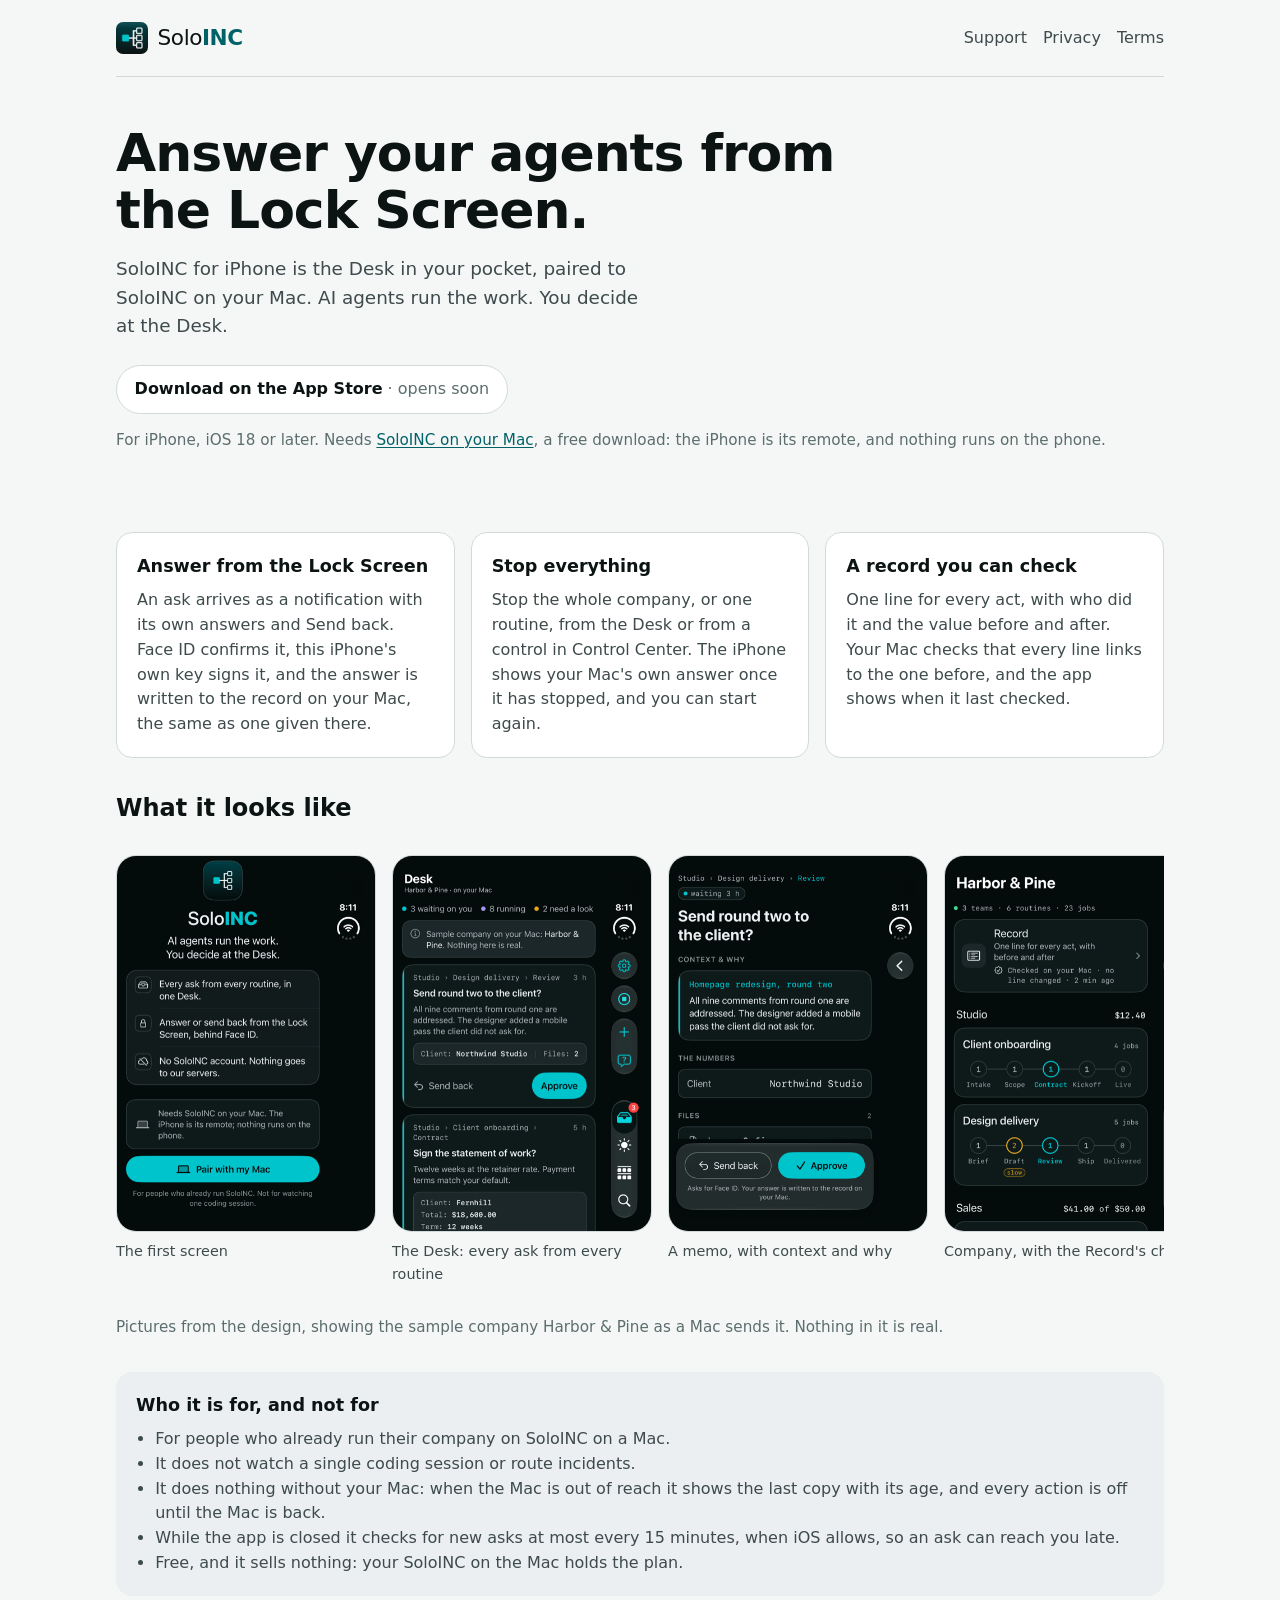
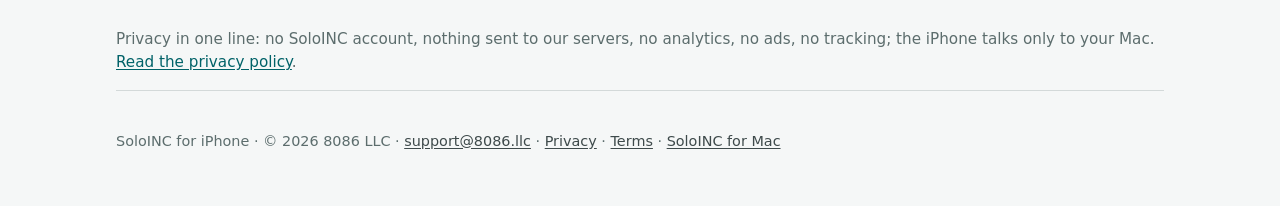
==== index.html @ aca0eb96 "SoloINC for iPhone: landing, privacy, support and terms pages Co-Authored-By: Claude Opus 5.5 <norep" ====
<!DOCTYPE html>
<html lang="en">
<head>
<meta charset="utf-8">
<meta name="viewport" content="width=device-width, initial-scale=1">
<meta name="color-scheme" content="dark light">
<title>SoloINC for iPhone: answer your AI agents from the Lock Screen</title>
<meta name="description" content="Your company's SoloINC Desk on your iPhone, paired to SoloINC on your Mac. Answer or send back what your AI agents ask from the Lock Screen, behind Face ID. No account, no analytics, no ads.">
<meta name="robots" content="noindex">
<link rel="canonical" href="https://soloinc-projects.github.io/soloinc-iphone/">
<link rel="icon" href="img/favicon.svg" type="image/svg+xml">
<link rel="apple-touch-icon" href="img/apple-touch-icon.png">
<meta property="og:title" content="SoloINC for iPhone: answer your AI agents from the Lock Screen">
<meta property="og:description" content="Your company's SoloINC Desk on your iPhone, paired to SoloINC on your Mac. Answer or send back what your AI agents ask from the Lock Screen, behind Face ID. No account, no analytics, no ads.">
<meta property="og:image" content="https://soloinc-projects.github.io/soloinc-iphone/img/og-image.png">
<link rel="stylesheet" href="site.css">
<script type="application/ld+json">
{"@context":"https://schema.org","@type":"SoftwareApplication","name":"SoloINC","applicationCategory":"BusinessApplication",
"operatingSystem":"iOS 18.0 or later","description":"Your company's SoloINC Desk on your iPhone, paired to SoloINC on your Mac: answer or send back what your AI agents ask from the Lock Screen.",
"offers":{"@type":"Offer","price":"0","priceCurrency":"USD","description":"Free; sells nothing. Needs SoloINC on a Mac."},
"publisher":{"@type":"Organization","name":"8086 LLC","email":"support@8086.llc"}}
</script>
</head>
<body>
<a class="skip" href="#main">Skip to the page</a>
<div class="wrap">
<header class="top">
  <a class="home" href="/soloinc-iphone/" aria-label="SoloINC for iPhone home"><img src="img/apple-touch-icon.png" width="32" height="32" alt="" style="border-radius:7px"><span class="word"><span class="a">Solo</span><span class="b">INC</span></span></a>
  <nav class="top" aria-label="Site"><a href="/soloinc-iphone/support/">Support</a><a href="/soloinc-iphone/privacy/">Privacy</a><a href="/soloinc-iphone/terms/">Terms</a></nav>
</header>
<main id="main">
<section class="hero">
  <h1>Answer your agents from the Lock Screen.</h1>
  <p class="lede">SoloINC for iPhone is the Desk in your pocket, paired to SoloINC on your Mac. AI agents run the work. You decide at the Desk.</p>
  <ul class="cta" aria-label="Where to get it">
    <li><b>Download on the App Store</b> <span>· opens soon</span></li>
  </ul>
  <p class="note">For iPhone, iOS 18 or later. Needs <a href="https://soloinc-projects.github.io/soloinc/">SoloINC on your Mac</a>, a free download: the iPhone is its remote, and nothing runs on the phone.</p>
</section>

<div class="proof">
  <section><h2>Answer from the Lock Screen</h2><p>An ask arrives as a notification with its own answers and Send back. Face ID confirms it, this iPhone's own key signs it, and the answer is written to the record on your Mac, the same as one given there.</p></section>
  <section><h2>Stop everything</h2><p>Stop the whole company, or one routine, from the Desk or from a control in Control Center. The iPhone shows your Mac's own answer once it has stopped, and you can start again.</p></section>
  <section><h2>A record you can check</h2><p>One line for every act, with who did it and the value before and after. Your Mac checks that every line links to the one before, and the app shows when it last checked.</p></section>
</div>

<h2>What it looks like</h2>
<ul class="shots" aria-label="Screens, from the design">
  <li><img src="img/welcome.png" width="460" height="669" alt="SoloINC's first screen: AI agents run the work, you decide at the Desk, and one button, Pair with my Mac." loading="lazy"><p>The first screen</p></li>
  <li><img src="img/desk.png" width="460" height="669" alt="The Desk of the sample company Harbor &amp; Pine on the Mac: three asks waiting, each with its numbers, Send back and its own answer." loading="lazy"><p>The Desk: every ask from every routine</p></li>
  <li><img src="img/memo.png" width="460" height="669" alt="A memo, Send round two to the client?, with Context &amp; why, the client, two files, and Send back or Approve." loading="lazy"><p>A memo, with context and why</p></li>
  <li><img src="img/company.png" width="460" height="669" alt="Company: three teams, six routines and 23 jobs, and the Record row: checked on your Mac, no line changed." loading="lazy"><p>Company, with the Record's check</p></li>
  <li><img src="img/stop.png" width="460" height="669" alt="What should stop? Stop everything in Harbor &amp; Pine, or stop one routine." loading="lazy"><p>Stop everything, or one routine</p></li>
</ul>
<p class="note">Pictures from the design, showing the sample company Harbor &amp; Pine as a Mac sends it. Nothing in it is real.</p>

<section class="not" aria-labelledby="not-h">
  <h2 id="not-h">Who it is for, and not for</h2>
  <ul>
    <li>For people who already run their company on SoloINC on a Mac.</li>
    <li>It does not watch a single coding session or route incidents.</li>
    <li>It does nothing without your Mac: when the Mac is out of reach it shows the last copy with its age, and every action is off until the Mac is back.</li>
    <li>While the app is closed it checks for new asks at most every 15 minutes, when iOS allows, so an ask can reach you late.</li>
    <li>Free, and it sells nothing: your SoloINC on the Mac holds the plan.</li>
  </ul>
</section>
<p class="note">Privacy in one line: no SoloINC account, nothing sent to our servers, no analytics, no ads, no tracking; the iPhone talks only to your Mac. <a href="privacy/">Read the privacy policy</a>.</p>
</main>
<footer>
  <p>SoloINC for iPhone · © 2026 8086 LLC · <a href="mailto:support@8086.llc">support@8086.llc</a> · <a href="/soloinc-iphone/privacy/">Privacy</a> · <a href="/soloinc-iphone/terms/">Terms</a> · <a href="https://soloinc-projects.github.io/soloinc/">SoloINC for Mac</a></p>
</footer>
</div>
</body>
</html>
---- site.css ----
/* SoloINC site, from tokens.json (theme.dark / theme.light). System type for text; no web fonts, no trackers. */
:root{color-scheme:dark light;
--bg:#0c1313;--surface:#162020;--raised:#212b2c;--line:#3e4a4b;--text:#ebeff2;--text2:#abb2b8;--muted:#889494;
--accent:#00c3cb;--on-accent:#0c1313;
--ui:system-ui,-apple-system,"Segoe UI",Roboto,sans-serif;--mono:ui-monospace,"SF Mono",Menlo,Consolas,monospace}
@media (prefers-color-scheme:light){:root{--bg:#f5f7f7;--surface:#ffffff;--raised:#ebeff2;--line:#d3d9d9;--text:#0c1313;
--text2:#3e4a4b;--muted:#5c6d6d;--accent:#006268;--on-accent:#ffffff}}
*{box-sizing:border-box}
html{-webkit-text-size-adjust:100%}
body{margin:0;background:var(--bg);color:var(--text);font:1rem/1.55 var(--ui)}
a{color:var(--accent);text-underline-offset:.15em}
a:focus-visible,button:focus-visible{outline:3px solid var(--accent);outline-offset:3px;border-radius:4px}
.wrap{max-width:68rem;margin:0 auto;padding:0 1.25rem}
.skip{position:absolute;left:-999px}.skip:focus{left:1rem;top:1rem;background:var(--surface);padding:.5rem 1rem;z-index:9}
header.top{display:flex;align-items:center;gap:.75rem;padding:1rem 0;border-bottom:1px solid var(--line)}
header.top a.home{display:flex;align-items:center;gap:.6rem;text-decoration:none;color:var(--text)}
.word{font-size:1.35rem;letter-spacing:-.02em}.word .a{font-weight:500}.word .b{font-weight:800;color:var(--accent)}
nav.top{margin-left:auto;display:flex;gap:1rem;flex-wrap:wrap}nav.top a{color:var(--text2);text-decoration:none;padding:.6rem 0}
nav.top a:hover{color:var(--text)}
.hero{padding:3rem 0 2rem}
.hero h1{font-size:clamp(2rem,6vw,3.25rem);line-height:1.1;letter-spacing:-.02em;margin:0 0 1rem;max-width:20ch}
.lede{font-size:1.15rem;color:var(--text2);max-width:46ch;margin:0 0 1.5rem}
.cta{display:flex;flex-wrap:wrap;gap:.75rem;margin:0 0 .75rem;padding:0;list-style:none}
.cta li{border:1px solid var(--line);border-radius:999px;padding:.7rem 1.1rem;min-height:44px;background:var(--surface)}
.cta li b{font-weight:600}.cta li span{color:var(--muted)}
.note{color:var(--muted);font-size:.95rem}
.proof{display:grid;gap:1rem;grid-template-columns:repeat(auto-fit,minmax(16rem,1fr));margin:2rem 0}
.proof section{background:var(--surface);border:1px solid var(--line);border-radius:16px;padding:1.25rem}
.proof h2{font-size:1.1rem;margin:0 0 .5rem}.proof p{margin:0;color:var(--text2)}
.shots{display:flex;gap:1rem;overflow-x:auto;padding:.5rem 0 1rem;margin:0;list-style:none}
.shots li{flex:0 0 auto;width:min(78vw,260px)}.shots img{width:100%;height:auto;border-radius:20px;border:1px solid var(--line);display:block}
.shots p{font-size:.9rem;color:var(--text2);margin:.5rem 0 0}
.not{background:var(--raised);border-radius:16px;padding:1.25rem;margin:2rem 0}
.not h2{font-size:1.1rem;margin:0 0 .5rem}.not ul{margin:0;padding-left:1.2rem;color:var(--text2)}
.doc{max-width:46rem;padding:2rem 0 3rem}.doc h1{font-size:2rem;margin:0 0 .5rem}.doc h2{font-size:1.2rem;margin:2rem 0 .5rem}
.doc p,.doc li{color:var(--text2)}.doc dt{font-weight:600;margin-top:1.25rem}.doc dd{margin:.25rem 0 0;color:var(--text2)}
footer{border-top:1px solid var(--line);padding:1.5rem 0 2.5rem;color:var(--muted);font-size:.9rem}
footer a{color:var(--text2)}
@media (prefers-reduced-motion:reduce){*{scroll-behavior:auto!important;transition:none!important;animation:none!important}}
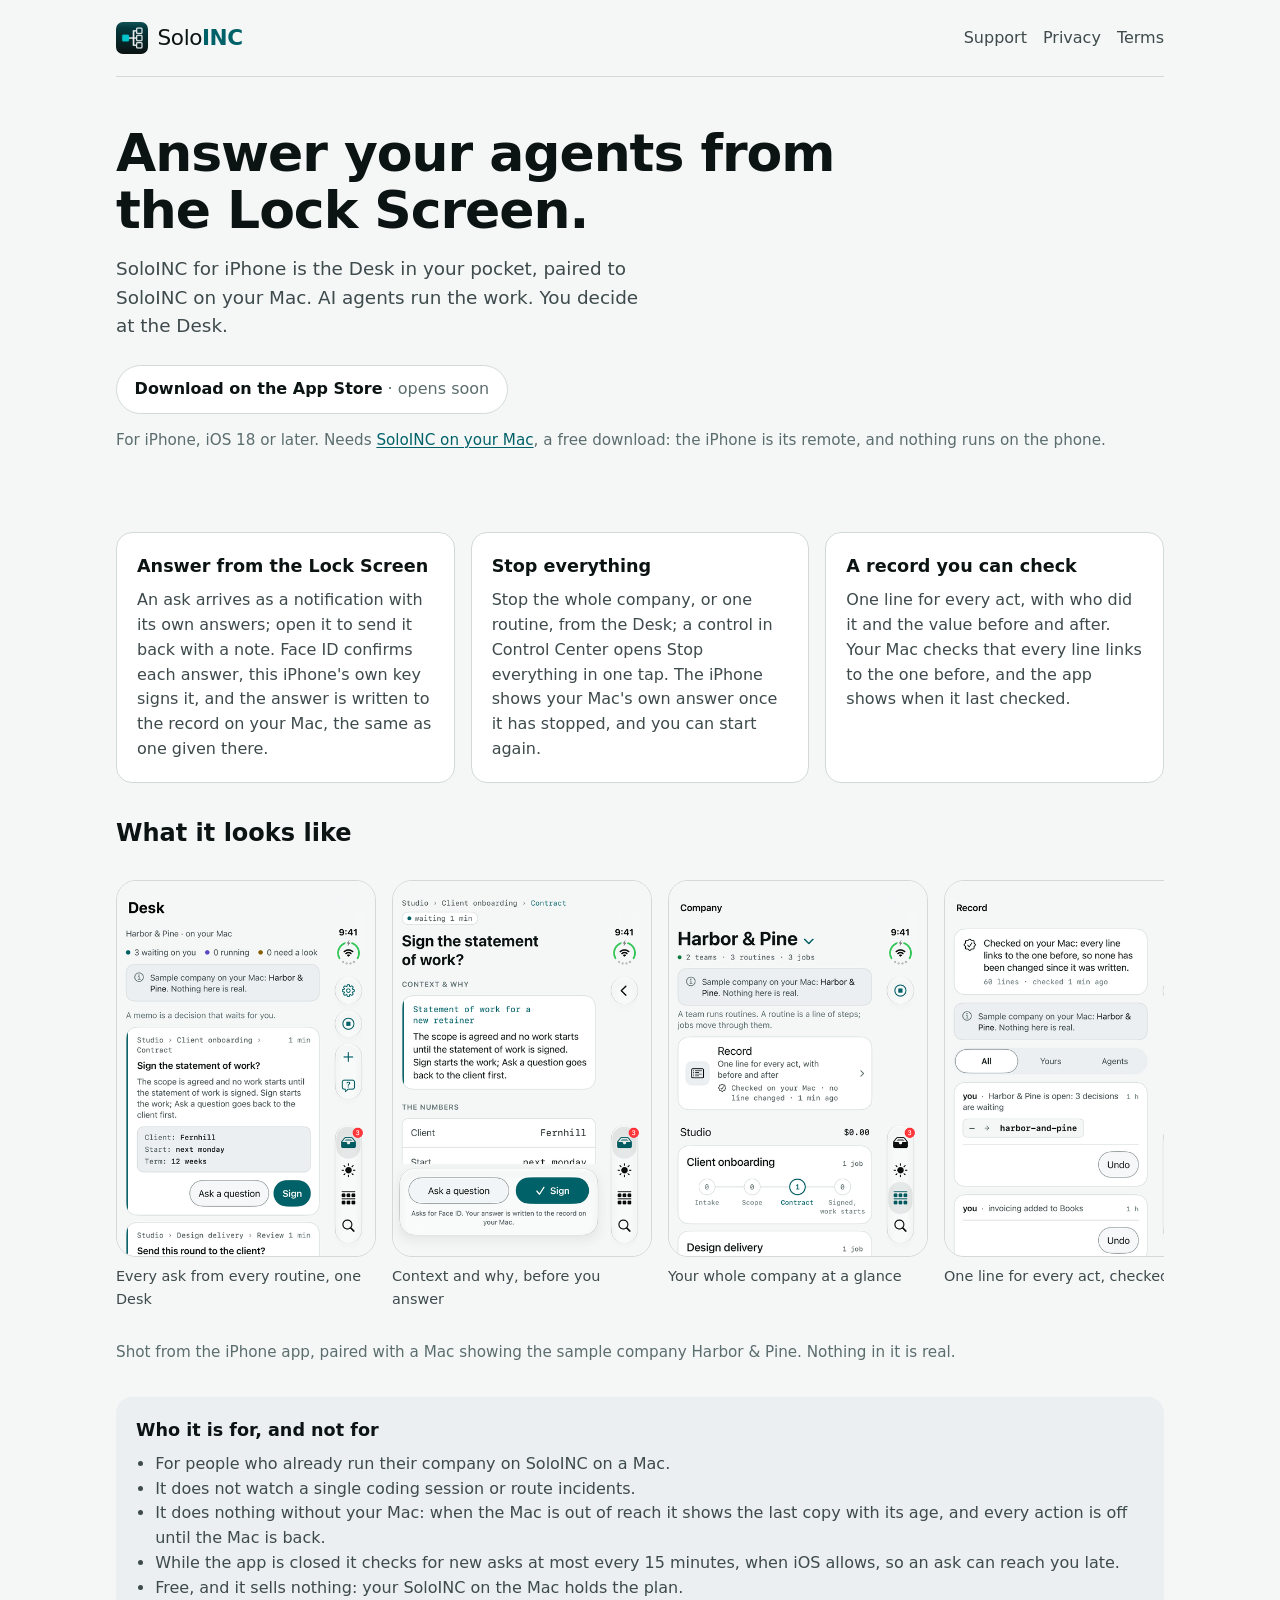
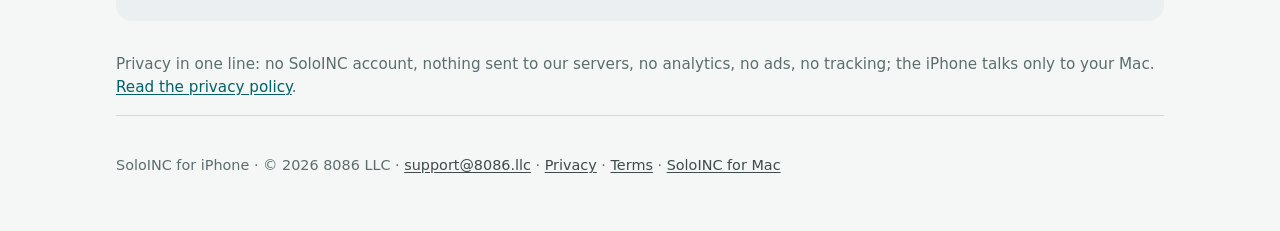
==== commit d7d30359: "site: real screenshots from the app; Lock Screen copy says what the app does (answer there, send bac" ====
--- a/index.html
+++ b/index.html
@@ -5,18 +5,18 @@
 <meta name="viewport" content="width=device-width, initial-scale=1">
 <meta name="color-scheme" content="dark light">
 <title>SoloINC for iPhone: answer your AI agents from the Lock Screen</title>
-<meta name="description" content="Your company's SoloINC Desk on your iPhone, paired to SoloINC on your Mac. Answer or send back what your AI agents ask from the Lock Screen, behind Face ID. No account, no analytics, no ads.">
+<meta name="description" content="Your company's SoloINC Desk on your iPhone, paired to SoloINC on your Mac. Answer what your AI agents ask from the Lock Screen, behind Face ID, or send it back with a note. No account, no analytics, no ads.">
 <meta name="robots" content="noindex">
 <link rel="canonical" href="https://soloinc-projects.github.io/soloinc-iphone/">
 <link rel="icon" href="img/favicon.svg" type="image/svg+xml">
 <link rel="apple-touch-icon" href="img/apple-touch-icon.png">
 <meta property="og:title" content="SoloINC for iPhone: answer your AI agents from the Lock Screen">
-<meta property="og:description" content="Your company's SoloINC Desk on your iPhone, paired to SoloINC on your Mac. Answer or send back what your AI agents ask from the Lock Screen, behind Face ID. No account, no analytics, no ads.">
+<meta property="og:description" content="Your company's SoloINC Desk on your iPhone, paired to SoloINC on your Mac. Answer what your AI agents ask from the Lock Screen, behind Face ID, or send it back with a note. No account, no analytics, no ads.">
 <meta property="og:image" content="https://soloinc-projects.github.io/soloinc-iphone/img/og-image.png">
 <link rel="stylesheet" href="site.css">
 <script type="application/ld+json">
 {"@context":"https://schema.org","@type":"SoftwareApplication","name":"SoloINC","applicationCategory":"BusinessApplication",
-"operatingSystem":"iOS 18.0 or later","description":"Your company's SoloINC Desk on your iPhone, paired to SoloINC on your Mac: answer or send back what your AI agents ask from the Lock Screen.",
+"operatingSystem":"iOS 18.0 or later","description":"Your company's SoloINC Desk on your iPhone, paired to SoloINC on your Mac: answer what your AI agents ask from the Lock Screen, or send it back with a note.",
 "offers":{"@type":"Offer","price":"0","priceCurrency":"USD","description":"Free; sells nothing. Needs SoloINC on a Mac."},
 "publisher":{"@type":"Organization","name":"8086 LLC","email":"support@8086.llc"}}
 </script>
@@ -39,20 +39,20 @@
 </section>
 
 <div class="proof">
-  <section><h2>Answer from the Lock Screen</h2><p>An ask arrives as a notification with its own answers and Send back. Face ID confirms it, this iPhone's own key signs it, and the answer is written to the record on your Mac, the same as one given there.</p></section>
-  <section><h2>Stop everything</h2><p>Stop the whole company, or one routine, from the Desk or from a control in Control Center. The iPhone shows your Mac's own answer once it has stopped, and you can start again.</p></section>
+  <section><h2>Answer from the Lock Screen</h2><p>An ask arrives as a notification with its own answers; open it to send it back with a note. Face ID confirms each answer, this iPhone's own key signs it, and the answer is written to the record on your Mac, the same as one given there.</p></section>
+  <section><h2>Stop everything</h2><p>Stop the whole company, or one routine, from the Desk; a control in Control Center opens Stop everything in one tap. The iPhone shows your Mac's own answer once it has stopped, and you can start again.</p></section>
   <section><h2>A record you can check</h2><p>One line for every act, with who did it and the value before and after. Your Mac checks that every line links to the one before, and the app shows when it last checked.</p></section>
 </div>
 
 <h2>What it looks like</h2>
-<ul class="shots" aria-label="Screens, from the design">
-  <li><img src="img/welcome.png" width="460" height="669" alt="SoloINC's first screen: AI agents run the work, you decide at the Desk, and one button, Pair with my Mac." loading="lazy"><p>The first screen</p></li>
-  <li><img src="img/desk.png" width="460" height="669" alt="The Desk of the sample company Harbor &amp; Pine on the Mac: three asks waiting, each with its numbers, Send back and its own answer." loading="lazy"><p>The Desk: every ask from every routine</p></li>
-  <li><img src="img/memo.png" width="460" height="669" alt="A memo, Send round two to the client?, with Context &amp; why, the client, two files, and Send back or Approve." loading="lazy"><p>A memo, with context and why</p></li>
-  <li><img src="img/company.png" width="460" height="669" alt="Company: three teams, six routines and 23 jobs, and the Record row: checked on your Mac, no line changed." loading="lazy"><p>Company, with the Record's check</p></li>
-  <li><img src="img/stop.png" width="460" height="669" alt="What should stop? Stop everything in Harbor &amp; Pine, or stop one routine." loading="lazy"><p>Stop everything, or one routine</p></li>
+<ul class="shots" aria-label="Screens, shot from the app">
+  <li><img src="img/shot-desk.png" width="460" height="669" alt="The Desk of the sample company Harbor &amp; Pine: three asks waiting, each with its numbers and its own answers." loading="lazy"><p>Every ask from every routine, one Desk</p></li>
+  <li><img src="img/shot-memo.png" width="460" height="669" alt="A memo, Sign the statement of work?, with Context &amp; why, the numbers, and Ask a question or Sign, which asks for Face ID." loading="lazy"><p>Context and why, before you answer</p></li>
+  <li><img src="img/shot-company.png" width="460" height="669" alt="Company: two teams, three routines and three jobs, and the Record row: checked on your Mac, no line changed." loading="lazy"><p>Your whole company at a glance</p></li>
+  <li><img src="img/shot-record.png" width="460" height="669" alt="The Record: checked on your Mac, every line links to the one before; each act with its Undo." loading="lazy"><p>One line for every act, checked</p></li>
+  <li><img src="img/shot-stop.png" width="460" height="669" alt="What should stop? Stop everything in Harbor &amp; Pine." loading="lazy"><p>Stop the whole company from your phone</p></li>
 </ul>
-<p class="note">Pictures from the design, showing the sample company Harbor &amp; Pine as a Mac sends it. Nothing in it is real.</p>
+<p class="note">Shot from the iPhone app, paired with a Mac showing the sample company Harbor &amp; Pine. Nothing in it is real.</p>
 
 <section class="not" aria-labelledby="not-h">
   <h2 id="not-h">Who it is for, and not for</h2>
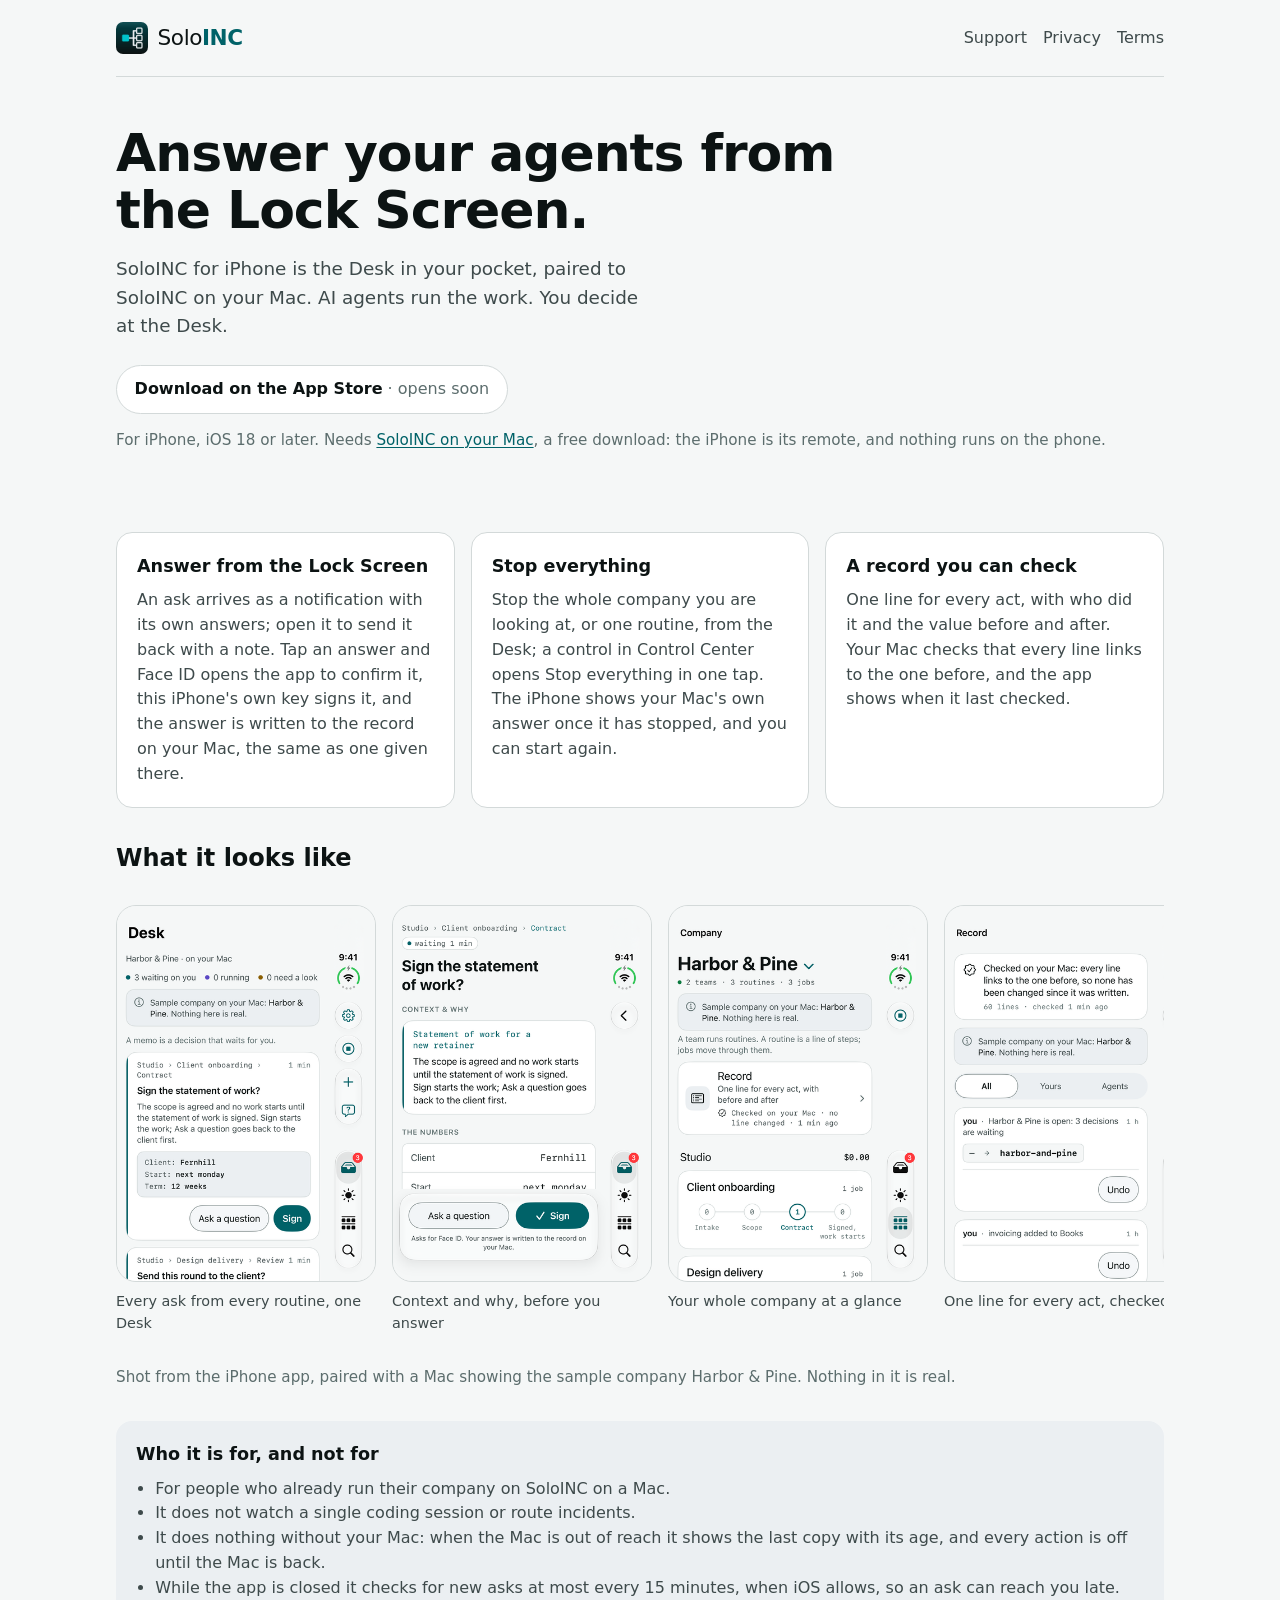
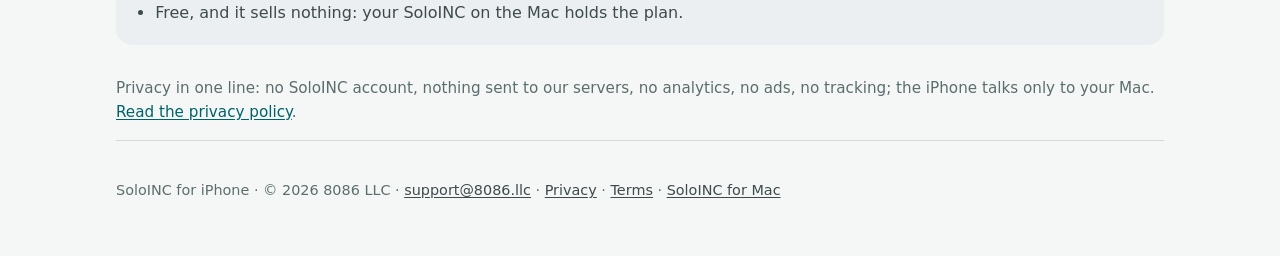
==== commit c08eefa6: "site: Lock Screen answers say Face ID opens the app; Stop is one company (Owner v1 decisions, 2026-1" ====
--- a/index.html
+++ b/index.html
@@ -39,8 +39,8 @@
 </section>
 
 <div class="proof">
-  <section><h2>Answer from the Lock Screen</h2><p>An ask arrives as a notification with its own answers; open it to send it back with a note. Face ID confirms each answer, this iPhone's own key signs it, and the answer is written to the record on your Mac, the same as one given there.</p></section>
-  <section><h2>Stop everything</h2><p>Stop the whole company, or one routine, from the Desk; a control in Control Center opens Stop everything in one tap. The iPhone shows your Mac's own answer once it has stopped, and you can start again.</p></section>
+  <section><h2>Answer from the Lock Screen</h2><p>An ask arrives as a notification with its own answers; open it to send it back with a note. Tap an answer and Face ID opens the app to confirm it, this iPhone's own key signs it, and the answer is written to the record on your Mac, the same as one given there.</p></section>
+  <section><h2>Stop everything</h2><p>Stop the whole company you are looking at, or one routine, from the Desk; a control in Control Center opens Stop everything in one tap. The iPhone shows your Mac's own answer once it has stopped, and you can start again.</p></section>
   <section><h2>A record you can check</h2><p>One line for every act, with who did it and the value before and after. Your Mac checks that every line links to the one before, and the app shows when it last checked.</p></section>
 </div>
 
